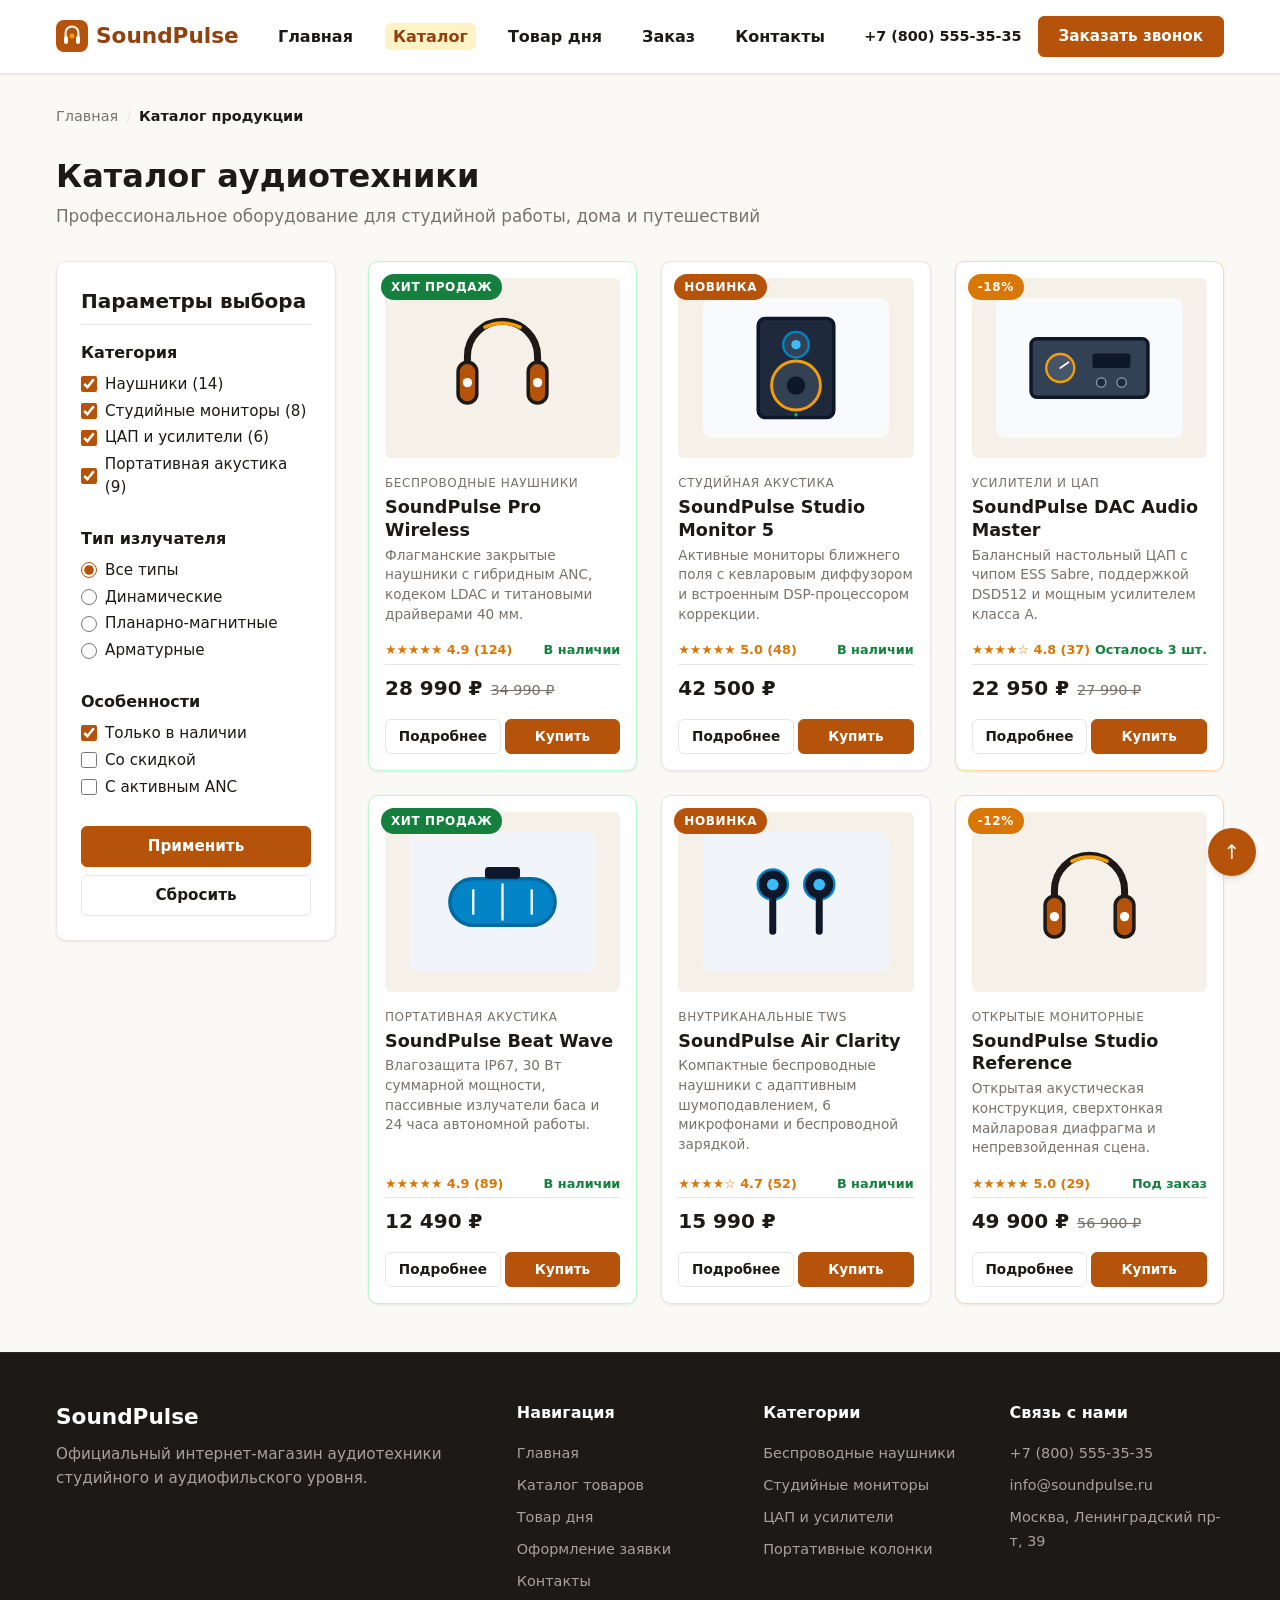
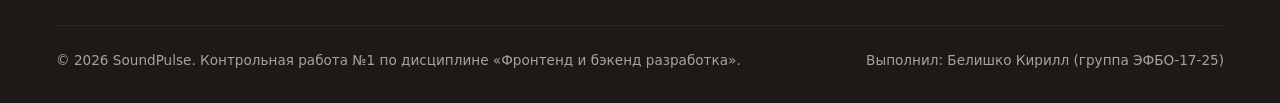
==== catalog.html @ 3b82e691 "feat: инициализировать проект kr4-js-shop на основе КР №3" ====
<!DOCTYPE html>
<html lang="ru">
<head>
  <meta charset="UTF-8">
  <meta name="viewport" content="width=device-width, initial-scale=1.0">
  <title>Каталог аудиотехники и акустики — SoundPulse</title>
  <meta name="description" content="Полный каталог аудиофильской техники SoundPulse: наушники, мониторы, ЦАП, портативная акустика. Фильтры по параметрам и официальная гарантия.">
  <link rel="stylesheet" href="css/style.css">
  <link rel="stylesheet" href="css/responsive.css">
</head>
<body>
  <!-- Ссылка быстрого перехода к содержимому для скринридеров и клавиатурной навигации -->
  <a href="#main-content" class="skip-link">Перейти к основному содержимому</a>

  <!-- Сквозная шапка сайта с навигацией -->
  <header class="site-header">
    <div class="container site-header__inner">
      <a href="index.html" class="site-header__logo" aria-label="На главную SoundPulse">
        <img src="images/logo.svg" alt="Логотип SoundPulse" width="36" height="36" class="site-header__logo-icon">
        <span>SoundPulse</span>
      </a>

      
      <!-- Кнопка мобильного гамбургер-меню -->
      <button class="nav-toggle" type="button" aria-expanded="false" aria-controls="primary-nav" aria-label="Открыть меню навигации">
        <span class="nav-toggle__bar" aria-hidden="true"></span>
        <span class="nav-toggle__bar" aria-hidden="true"></span>
        <span class="nav-toggle__bar" aria-hidden="true"></span>
      </button>

      <nav id="primary-nav" class="site-nav" aria-label="Основная навигация">
        <ul class="site-nav__list">
          <li class="site-nav__item">
            <a href="index.html" class="site-nav__link">Главная</a>
          </li>
          <li class="site-nav__item">
            <a href="catalog.html" class="site-nav__link site-nav__link--active" aria-current="page">Каталог</a>
          </li>
          <li class="site-nav__item">
            <a href="product.html" class="site-nav__link">Товар дня</a>
          </li>
          <li class="site-nav__item">
            <a href="order.html" class="site-nav__link">Заказ</a>
          </li>
          <li class="site-nav__item">
            <a href="contacts.html" class="site-nav__link">Контакты</a>
          </li>
        </ul>
      </nav>

      <div class="site-header__contacts">
        <a href="tel:+78005553535" class="site-header__phone">+7 (800) 555-35-35</a>
        <button type="button" class="button button--primary js-open-modal">Заказать звонок</button>
      </div>
    </div>
  </header>

  <!-- Единственный тег main на странице -->
  <main id="main-content" class="main-content" tabindex="-1">
    <div class="container">

      <!-- Навигационная цепочка хлебных крошек -->
      <nav class="breadcrumbs" aria-label="Хлебные крошки">
        <ol class="breadcrumbs__list">
          <li class="breadcrumbs__item">
            <a href="index.html" class="breadcrumbs__link">Главная</a>
          </li>
          <li class="breadcrumbs__item breadcrumbs__item--current" aria-current="page">
            Каталог продукции
          </li>
        </ol>
      </nav>

      <header class="content-header">
        <h1 class="section-title">Каталог аудиотехники</h1>
        <p class="section-subtitle">Профессиональное оборудование для студийной работы, дома и путешествий</p>
      </header>

      <!-- Двухколоночная сетка: фильтры и каталог -->
      <div class="catalog-layout">

        <!-- Боковая панель фильтрации со sticky-позиционированием -->
        <aside class="catalog-filter" aria-label="Фильтры каталога">
          <h2 class="catalog-filter__title">Параметры выбора</h2>

          <form action="catalog.html" method="get">
            <!-- Группа: Категория товара -->
            <fieldset class="catalog-filter__group">
              <legend class="catalog-filter__group-title">Категория</legend>
              <label class="catalog-filter__item">
                <input type="checkbox" name="category" value="headphones" checked>
                <span>Наушники (14)</span>
              </label>
              <label class="catalog-filter__item">
                <input type="checkbox" name="category" value="monitors" checked>
                <span>Студийные мониторы (8)</span>
              </label>
              <label class="catalog-filter__item">
                <input type="checkbox" name="category" value="dacs" checked>
                <span>ЦАП и усилители (6)</span>
              </label>
              <label class="catalog-filter__item">
                <input type="checkbox" name="category" value="speakers" checked>
                <span>Портативная акустика (9)</span>
              </label>
            </fieldset>

            <!-- Группа: Тип излучателя -->
            <fieldset class="catalog-filter__group">
              <legend class="catalog-filter__group-title">Тип излучателя</legend>
              <label class="catalog-filter__item">
                <input type="radio" name="driver" value="all" checked>
                <span>Все типы</span>
              </label>
              <label class="catalog-filter__item">
                <input type="radio" name="driver" value="dynamic">
                <span>Динамические</span>
              </label>
              <label class="catalog-filter__item">
                <input type="radio" name="driver" value="planar">
                <span>Планарно-магнитные</span>
              </label>
              <label class="catalog-filter__item">
                <input type="radio" name="driver" value="armature">
                <span>Арматурные</span>
              </label>
            </fieldset>

            <!-- Группа: Наличие и скидки -->
            <fieldset class="catalog-filter__group">
              <legend class="catalog-filter__group-title">Особенности</legend>
              <label class="catalog-filter__item">
                <input type="checkbox" name="in_stock" value="true" checked>
                <span>Только в наличии</span>
              </label>
              <label class="catalog-filter__item">
                <input type="checkbox" name="has_discount" value="true">
                <span>Со скидкой</span>
              </label>
              <label class="catalog-filter__item">
                <input type="checkbox" name="has_anc" value="true">
                <span>С активным ANC</span>
              </label>
            </fieldset>

            <div class="catalog-filter__actions">
              <button type="submit" class="button button--primary" style="width: 100%; margin-bottom: 8px;">Применить</button>
              <a href="catalog.html" class="button button--secondary" style="width: 100%;">Сбросить</a>
            </div>
          </form>
        </aside>

        <!-- Секция со списком карточек товаров -->
        <section class="catalog-content" aria-labelledby="catalog-items-title">
          <h2 id="catalog-items-title" class="visually-hidden">Список товаров каталога</h2>

          <div class="catalog-grid">

            <!-- Товар 1: Флагманские наушники -->
            <article class="product-card product-card--hit">
              <span class="product-card__badge product-card__badge--hit">Хит продаж</span>
              <div class="product-card__image-wrap">
                <img src="images/headphones-pro.svg" alt="Беспроводные наушники SoundPulse Pro Wireless" class="product-card__image" width="320" height="240" loading="lazy">
              </div>
              <div class="product-card__body">
                <span class="product-card__category">Беспроводные наушники</span>
                <h3 class="product-card__title">SoundPulse Pro Wireless</h3>
                <p class="product-card__description">
                  Флагманские закрытые наушники с гибридным ANC, кодеком LDAC и титановыми драйверами 40 мм.
                </p>
                <div class="product-card__meta">
                  <span class="product-card__rating">★★★★★ 4.9 (124)</span>
                  <span class="product-card__stock">В наличии</span>
                </div>
                <div class="product-card__pricing">
                  <span class="product-card__price">28 990 ₽</span>
                  <span class="product-card__price-old">34 990 ₽</span>
                </div>
                <div class="product-card__actions">
                  <a href="product.html" class="button button--secondary product-card__button">Подробнее</a>
                  <a href="order.html?product=SoundPulse-Pro-Wireless" class="button button--primary product-card__button">Купить</a>
                </div>
              </div>
            </article>

            <!-- Товар 2: Студийные мониторы -->
            <article class="product-card">
              <span class="product-card__badge product-card__badge--new">Новинка</span>
              <div class="product-card__image-wrap">
                <img src="images/studio-monitors.svg" alt="Студийные мониторы SoundPulse Studio Monitor 5" class="product-card__image" width="320" height="240" loading="lazy">
              </div>
              <div class="product-card__body">
                <span class="product-card__category">Студийная акустика</span>
                <h3 class="product-card__title">SoundPulse Studio Monitor 5</h3>
                <p class="product-card__description">
                  Активные мониторы ближнего поля с кевларовым диффузором и встроенным DSP-процессором коррекции.
                </p>
                <div class="product-card__meta">
                  <span class="product-card__rating">★★★★★ 5.0 (48)</span>
                  <span class="product-card__stock">В наличии</span>
                </div>
                <div class="product-card__pricing">
                  <span class="product-card__price">42 500 ₽</span>
                </div>
                <div class="product-card__actions">
                  <a href="product.html" class="button button--secondary product-card__button">Подробнее</a>
                  <a href="order.html?product=SoundPulse-Studio-5" class="button button--primary product-card__button">Купить</a>
                </div>
              </div>
            </article>

            <!-- Товар 3: ЦАП и усилитель -->
            <article class="product-card product-card--discount">
              <span class="product-card__badge product-card__badge--discount">-18%</span>
              <div class="product-card__image-wrap">
                <img src="images/dac-amp.svg" alt="ЦАП и усилитель SoundPulse DAC Audio Master" class="product-card__image" width="320" height="240" loading="lazy">
              </div>
              <div class="product-card__body">
                <span class="product-card__category">Усилители и ЦАП</span>
                <h3 class="product-card__title">SoundPulse DAC Audio Master</h3>
                <p class="product-card__description">
                  Балансный настольный ЦАП с чипом ESS Sabre, поддержкой DSD512 и мощным усилителем класса A.
                </p>
                <div class="product-card__meta">
                  <span class="product-card__rating">★★★★☆ 4.8 (37)</span>
                  <span class="product-card__stock">Осталось 3 шт.</span>
                </div>
                <div class="product-card__pricing">
                  <span class="product-card__price">22 950 ₽</span>
                  <span class="product-card__price-old">27 990 ₽</span>
                </div>
                <div class="product-card__actions">
                  <a href="product.html" class="button button--secondary product-card__button">Подробнее</a>
                  <a href="order.html?product=SoundPulse-DAC-Master" class="button button--primary product-card__button">Купить</a>
                </div>
              </div>
            </article>

            <!-- Товар 4: Портативная акустика -->
            <article class="product-card product-card--hit">
              <span class="product-card__badge product-card__badge--hit">Хит продаж</span>
              <div class="product-card__image-wrap">
                <img src="images/portable-speaker.svg" alt="Портативная колонка SoundPulse Beat Wave" class="product-card__image" width="320" height="240" loading="lazy">
              </div>
              <div class="product-card__body">
                <span class="product-card__category">Портативная акустика</span>
                <h3 class="product-card__title">SoundPulse Beat Wave</h3>
                <p class="product-card__description">
                  Влагозащита IP67, 30 Вт суммарной мощности, пассивные излучатели баса и 24 часа автономной работы.
                </p>
                <div class="product-card__meta">
                  <span class="product-card__rating">★★★★★ 4.9 (89)</span>
                  <span class="product-card__stock">В наличии</span>
                </div>
                <div class="product-card__pricing">
                  <span class="product-card__price">12 490 ₽</span>
                </div>
                <div class="product-card__actions">
                  <a href="product.html" class="button button--secondary product-card__button">Подробнее</a>
                  <a href="order.html?product=SoundPulse-Beat-Wave" class="button button--primary product-card__button">Купить</a>
                </div>
              </div>
            </article>

            <!-- Товар 5: Внутриканальные TWS -->
            <article class="product-card">
              <span class="product-card__badge product-card__badge--new">Новинка</span>
              <div class="product-card__image-wrap">
                <img src="images/earbuds.svg" alt="Беспроводные внутриканальные наушники SoundPulse Air Clarity" class="product-card__image" width="320" height="240" loading="lazy">
              </div>
              <div class="product-card__body">
                <span class="product-card__category">Внутриканальные TWS</span>
                <h3 class="product-card__title">SoundPulse Air Clarity</h3>
                <p class="product-card__description">
                  Компактные беспроводные наушники с адаптивным шумоподавлением, 6 микрофонами и беспроводной зарядкой.
                </p>
                <div class="product-card__meta">
                  <span class="product-card__rating">★★★★☆ 4.7 (52)</span>
                  <span class="product-card__stock">В наличии</span>
                </div>
                <div class="product-card__pricing">
                  <span class="product-card__price">15 990 ₽</span>
                </div>
                <div class="product-card__actions">
                  <a href="product.html" class="button button--secondary product-card__button">Подробнее</a>
                  <a href="order.html?product=SoundPulse-Air-Clarity" class="button button--primary product-card__button">Купить</a>
                </div>
              </div>
            </article>

            <!-- Товар 6: Профессиональные планарные наушники -->
            <article class="product-card product-card--discount">
              <span class="product-card__badge product-card__badge--discount">-12%</span>
              <div class="product-card__image-wrap">
                <img src="images/headphones-pro.svg" alt="Планарные наушники SoundPulse Studio Reference" class="product-card__image" width="320" height="240" loading="lazy">
              </div>
              <div class="product-card__body">
                <span class="product-card__category">Открытые мониторные</span>
                <h3 class="product-card__title">SoundPulse Studio Reference</h3>
                <p class="product-card__description">
                  Открытая акустическая конструкция, сверхтонкая майларовая диафрагма и непревзойденная сцена.
                </p>
                <div class="product-card__meta">
                  <span class="product-card__rating">★★★★★ 5.0 (29)</span>
                  <span class="product-card__stock">Под заказ</span>
                </div>
                <div class="product-card__pricing">
                  <span class="product-card__price">49 900 ₽</span>
                  <span class="product-card__price-old">56 900 ₽</span>
                </div>
                <div class="product-card__actions">
                  <a href="product.html" class="button button--secondary product-card__button">Подробнее</a>
                  <a href="order.html?product=SoundPulse-Studio-Reference" class="button button--primary product-card__button">Купить</a>
                </div>
              </div>
            </article>

          </div>
        </section>
      </div>

    </div>
  </main>

  <!-- Нативное модальное окно быстрого заказа -->
  <dialog id="order-modal" class="modal" aria-labelledby="modal-title">
    <div class="modal__inner">
      <div class="modal__header">
        <h2 id="modal-title" class="modal__title">Быстрый заказ</h2>
        <button type="button" class="modal__close js-close-modal" aria-label="Закрыть модальное окно">&times;</button>
      </div>
      <form class="order-form" action="order.html" method="get">
        <div class="order-form__field">
          <label for="modal-name" class="order-form__label">Ваше имя <span class="order-form__required">*</span></label>
          <input type="text" id="modal-name" name="name" class="order-form__input" placeholder="Иван Петров" required>
        </div>
        <div class="order-form__field">
          <label for="modal-phone" class="order-form__label">Телефон <span class="order-form__required">*</span></label>
          <input type="tel" id="modal-phone" name="phone" class="order-form__input" placeholder="+7 (___) ___-__-__" required>
        </div>
        <div class="order-form__field">
          <label for="modal-product" class="order-form__label">Интересующая модель</label>
          <select id="modal-product" name="product" class="order-form__select">
            <option value="SoundPulse Pro Wireless">SoundPulse Pro Wireless</option>
            <option value="SoundPulse Studio 5">SoundPulse Studio Monitor 5</option>
            <option value="SoundPulse DAC Audio Master">SoundPulse DAC Audio Master</option>
            <option value="SoundPulse Beat Wave">SoundPulse Beat Wave</option>
            <option value="SoundPulse Air Clarity">SoundPulse Air Clarity</option>
            <option value="SoundPulse Studio Reference">SoundPulse Studio Reference</option>
          </select>
        </div>
        <div class="order-form__checkbox-field">
          <input type="checkbox" id="modal-consent" name="consent" required>
          <label for="modal-consent" class="order-form__label">Согласен на обработку персональных данных</label>
        </div>
        <div class="order-form__actions">
          <button type="button" class="button button--secondary js-close-modal">Отмена</button>
          <button type="submit" class="button button--primary">Заказать звонок</button>
        </div>
      </form>
    </div>
  </dialog>

  <!-- Фиксированная кнопка возврата к началу страницы -->
  <a href="#top" class="scroll-top-btn" aria-label="Вернуться к началу страницы">↑</a>

  <!-- Подвал сайта -->
  <footer class="site-footer">
    <div class="container">
      <div class="site-footer__inner">
        <div class="site-footer__brand">
          <h3 class="site-footer__brand-title">SoundPulse</h3>
          <p class="site-footer__description">
            Официальный интернет-магазин аудиотехники студийного и аудиофильского уровня.
          </p>
        </div>

        <div class="site-footer__col">
          <h4 class="site-footer__col-title">Навигация</h4>
          <ul class="site-footer__nav-list">
            <li><a href="index.html" class="site-footer__nav-link">Главная</a></li>
            <li><a href="catalog.html" class="site-footer__nav-link">Каталог товаров</a></li>
            <li><a href="product.html" class="site-footer__nav-link">Товар дня</a></li>
            <li><a href="order.html" class="site-footer__nav-link">Оформление заявки</a></li>
            <li><a href="contacts.html" class="site-footer__nav-link">Контакты</a></li>
          </ul>
        </div>

        <div class="site-footer__col">
          <h4 class="site-footer__col-title">Категории</h4>
          <ul class="site-footer__nav-list">
            <li><a href="catalog.html" class="site-footer__nav-link">Беспроводные наушники</a></li>
            <li><a href="catalog.html" class="site-footer__nav-link">Студийные мониторы</a></li>
            <li><a href="catalog.html" class="site-footer__nav-link">ЦАП и усилители</a></li>
            <li><a href="catalog.html" class="site-footer__nav-link">Портативные колонки</a></li>
          </ul>
        </div>

        <div class="site-footer__col">
          <h4 class="site-footer__col-title">Связь с нами</h4>
          <ul class="site-footer__nav-list">
            <li><a href="tel:+78005553535" class="site-footer__nav-link">+7 (800) 555-35-35</a></li>
            <li><a href="mailto:info@soundpulse.ru" class="site-footer__nav-link">info@soundpulse.ru</a></li>
            <li><span class="site-footer__nav-link">Москва, Ленинградский пр-т, 39</span></li>
          </ul>
        </div>
      </div>

      <div class="site-footer__bottom">
        <p>© 2026 SoundPulse. Контрольная работа №1 по дисциплине «Фронтенд и бэкенд разработка».</p>
        <p>Выполнил: Белишко Кирилл (группа ЭФБО-17-25)</p>
      </div>
    </div>
  </footer>

  <script src="js/main.js"></script>
</body>
</html>
---- css/style.css ----
/* Переменные дизайн-системы магазина */
:root {
  --color-bg: #faf9f6;
  --color-surface: #ffffff;
  --color-text: #1c1917;
  --color-text-muted: #78716c;
  --color-primary: #b45309;
  --color-primary-dark: #92400e;
  --color-primary-light: #fef3c7;
  --color-accent: #d97706;
  --color-accent-dark: #b45309;
  --color-border: #e7e5e4;
  --color-danger: #dc2626;
  --color-success: #15803d;

  --font-base: system-ui, -apple-system, BlinkMacSystemFont, "Segoe UI", Roboto, "Helvetica Neue", Arial, sans-serif;
  --font-line-height: 1.5;

  --space-xs: 4px;
  --space-sm: 8px;
  --space-md: 16px;
  --space-lg: 24px;
  --space-xl: 32px;
  --space-xxl: 48px;

  --radius-sm: 6px;
  --radius-md: 10px;
  --radius-lg: 16px;
  --radius-full: 9999px;

  --shadow-sm: 0 1px 3px rgba(0, 0, 0, 0.08);
  --shadow-md: 0 4px 6px -1px rgba(0, 0, 0, 0.1), 0 2px 4px -2px rgba(0, 0, 0, 0.08);
  --shadow-lg: 0 10px 15px -3px rgba(0, 0, 0, 0.1), 0 4px 6px -4px rgba(0, 0, 0, 0.08);

  --transition-fast: 0.15s ease;
  --transition-base: 0.25s ease;
}

*,
*::before,
*::after {
  box-sizing: border-box;
  margin: 0;
  padding: 0;
}

html {
  font-size: 16px;
  scroll-behavior: smooth;
}

body {
  font-family: var(--font-base);
  line-height: var(--font-line-height);
  color: var(--color-text);
  background-color: var(--color-bg);
  min-height: 100vh;
  display: flex;
  flex-direction: column;
}

img {
  max-width: 100%;
  height: auto;
  display: block;
}

a {
  color: var(--color-primary);
  text-decoration: none;
  transition: color var(--transition-fast);
}

a:hover {
  color: var(--color-primary-dark);
}

ul, ol {
  list-style: none;
}

.container {
  width: 100%;
  max-width: 1200px;
  margin-left: auto;
  margin-right: auto;
  padding-left: var(--space-md);
  padding-right: var(--space-md);
}

.main-content {
  flex: 1 0 auto;
  padding-top: var(--space-xl);
  padding-bottom: var(--space-xxl);
}

/* Кнопки и состояния интерактивных элементов */
.button {
  display: inline-flex;
  align-items: center;
  justify-content: center;
  gap: var(--space-sm);
  padding: 10px 20px;
  font-family: inherit;
  font-size: 0.95rem;
  font-weight: 600;
  line-height: 1.25;
  text-align: center;
  white-space: nowrap;
  vertical-align: middle;
  cursor: pointer;
  user-select: none;
  border: 1px solid transparent;
  border-radius: var(--radius-sm);
  transition: background-color var(--transition-fast), border-color var(--transition-fast), color var(--transition-fast), box-shadow var(--transition-fast);
}

.button--primary {
  color: #ffffff;
  background-color: var(--color-primary);
  border-color: var(--color-primary);
}

.button--primary:hover {
  background-color: var(--color-primary-dark);
  border-color: var(--color-primary-dark);
  color: #ffffff;
}

.button--secondary {
  color: var(--color-text);
  background-color: #ffffff;
  border-color: var(--color-border);
}

.button--secondary:hover {
  background-color: var(--color-bg);
  border-color: var(--color-text-muted);
}

.button--accent {
  color: #ffffff;
  background-color: var(--color-accent);
  border-color: var(--color-accent);
}

.button--accent:hover {
  background-color: var(--color-accent-dark);
  border-color: var(--color-accent-dark);
}

.button--outline {
  color: var(--color-primary);
  background-color: transparent;
  border-color: var(--color-primary);
}

.button--outline:hover {
  background-color: var(--color-primary);
  color: #ffffff;
}

.button:focus-visible,
a:focus-visible,
input:focus-visible,
select:focus-visible,
textarea:focus-visible,
summary:focus-visible {
  outline: 2px solid var(--color-primary);
  outline-offset: 3px;
}

button:disabled,
.button--disabled,
.button:disabled:hover {
  opacity: 0.6;
  cursor: not-allowed;
  box-shadow: none;
  pointer-events: none;
}

/* Шапка сайта и сквозная навигация */
.site-header {
  position: sticky;
  top: 0;
  z-index: 100;
  background-color: var(--color-surface);
  border-bottom: 1px solid var(--color-border);
  box-shadow: var(--shadow-sm);
}

.site-header__inner {
  display: flex;
  align-items: center;
  justify-content: space-between;
  padding-top: var(--space-md);
  padding-bottom: var(--space-md);
  gap: var(--space-md);
}

.site-header__logo {
  display: flex;
  align-items: center;
  gap: var(--space-sm);
  font-size: 1.35rem;
  font-weight: 800;
  color: var(--color-primary-dark);
  text-decoration: none;
}

.site-header__logo-icon {
  width: 32px;
  height: 32px;
  fill: var(--color-primary);
}

.site-header__contacts {
  display: flex;
  align-items: center;
  gap: var(--space-md);
  font-size: 0.9rem;
}

.site-header__phone {
  font-weight: 600;
  color: var(--color-text);
}

.site-nav__list {
  display: flex;
  align-items: center;
  gap: var(--space-md);
}

.site-nav__link {
  font-weight: 600;
  color: var(--color-text);
  padding: var(--space-xs) var(--space-sm);
  border-radius: var(--radius-sm);
  transition: color var(--transition-fast), background-color var(--transition-fast);
}

.site-nav__link:hover {
  color: var(--color-primary);
  background-color: var(--color-primary-light);
}

.site-nav__link--active {
  color: var(--color-primary-dark);
  background-color: var(--color-primary-light);
  pointer-events: default;
}

/* Навигационная цепочка хлебных крошек */
.breadcrumbs {
  margin-bottom: var(--space-lg);
  font-size: 0.9rem;
}

.breadcrumbs__list {
  display: flex;
  align-items: center;
  flex-wrap: wrap;
  gap: var(--space-sm);
}

.breadcrumbs__item {
  display: flex;
  align-items: center;
  gap: var(--space-sm);
  color: var(--color-text-muted);
}

.breadcrumbs__item:not(:last-child)::after {
  content: "/";
  color: var(--color-border);
}

.breadcrumbs__link {
  color: var(--color-text-muted);
}

.breadcrumbs__link:hover {
  color: var(--color-primary);
  text-decoration: underline;
}

.breadcrumbs__item--current {
  color: var(--color-text);
  font-weight: 600;
}

/* Главный промо-баннер */
.hero {
  display: flex;
  align-items: center;
  justify-content: space-between;
  gap: var(--space-xxl);
  background: linear-gradient(135deg, #fef7ee 0%, #f4eee5 100%);
  border-radius: var(--radius-lg);
  padding: var(--space-xxl) var(--space-xl);
  margin-bottom: var(--space-xxl);
  box-shadow: var(--shadow-sm);
  border: 1px solid var(--color-border);
}

.hero__content {
  flex: 1 1 55%;
  display: flex;
  flex-direction: column;
  align-items: flex-start;
  gap: var(--space-md);
}

.hero__badge {
  display: inline-block;
  padding: 4px 12px;
  font-size: 0.85rem;
  font-weight: 700;
  text-transform: uppercase;
  letter-spacing: 0.05em;
  color: var(--color-primary-dark);
  background-color: #ffffff;
  border-radius: var(--radius-full);
  box-shadow: var(--shadow-sm);
}

.hero__title {
  font-size: 2.5rem;
  font-weight: 800;
  line-height: 1.2;
  color: var(--color-text);
}

.hero__description {
  font-size: 1.15rem;
  color: var(--color-text-muted);
}

.hero__actions {
  display: flex;
  gap: var(--space-md);
  margin-top: var(--space-md);
  flex-wrap: wrap;
}

.hero__media {
  flex: 1 1 45%;
  display: flex;
  justify-content: center;
  align-items: center;
}

.hero__image {
  width: 100%;
  max-width: 440px;
  height: auto;
  border-radius: var(--radius-lg);
  box-shadow: var(--shadow-md);
}

@media (max-width: 860px) {
  .hero {
    flex-direction: column;
    text-align: center;
    gap: var(--space-xl);
  }

  .hero__content {
    align-items: center;
  }

  .hero__actions {
    justify-content: center;
  }

  .hero__media {
    margin-top: var(--space-lg);
  }
}

/* Секции и сетки контента */
.content-section {
  scroll-margin-top: 90px;
  margin-bottom: var(--space-xxl);
}

.section-title {
  font-size: 2rem;
  font-weight: 800;
  margin-bottom: var(--space-xs);
  color: var(--color-text);
}

.section-subtitle {
  color: var(--color-text-muted);
  margin-bottom: var(--space-xl);
  font-size: 1.05rem;
}

.advantages-grid {
  display: grid;
  grid-template-columns: repeat(auto-fit, minmax(260px, 1fr));
  gap: var(--space-lg);
  margin-bottom: var(--space-xxl);
}

.advantage-card {
  background-color: var(--color-surface);
  padding: var(--space-lg);
  border-radius: var(--radius-md);
  border: 1px solid var(--color-border);
  box-shadow: var(--shadow-sm);
  transition: transform var(--transition-fast), box-shadow var(--transition-fast);
}

.advantage-card:hover {
  transform: translateY(-4px);
  box-shadow: var(--shadow-md);
}

.advantage-card__icon {
  width: 48px;
  height: 48px;
  margin-bottom: var(--space-md);
  padding: 10px;
  background-color: var(--color-primary-light);
  color: var(--color-primary-dark);
  border-radius: var(--radius-sm);
}

.advantage-card__title {
  font-size: 1.2rem;
  font-weight: 700;
  margin-bottom: var(--space-xs);
}

.advantage-card__text {
  color: var(--color-text-muted);
  font-size: 0.95rem;
}

/* Сетка карточек для витрины популярных товаров */
.cards-grid {
  display: grid;
  grid-template-columns: repeat(3, 1fr);
  gap: var(--space-lg);
  margin-bottom: var(--space-xl);
}

@media (max-width: 960px) {
  .cards-grid {
    grid-template-columns: repeat(auto-fit, minmax(260px, 1fr));
  }
}

.catalog-more {
  display: flex;
  justify-content: center;
  margin-top: var(--space-xl);
}

/* Карточка товара в каталоге */
.product-card {
  position: relative; /* Контекст для абсолютного бейджа */
  background-color: var(--color-surface);
  border: 1px solid var(--color-border);
  border-radius: var(--radius-md);
  padding: var(--space-md);
  display: flex;
  flex-direction: column;
  justify-content: space-between;
  box-shadow: var(--shadow-sm);
  transition: transform var(--transition-fast), box-shadow var(--transition-fast), border-color var(--transition-fast);
}

.product-card:hover {
  transform: translateY(-4px);
  box-shadow: var(--shadow-md);
  border-color: var(--color-primary);
}

.product-card--discount {
  border-color: #fed7aa;
}

.product-card--hit {
  border-color: #bbf7d0;
}

.product-card__badge {
  position: absolute; /* Бейдж поверх изображения товара */
  top: 12px;
  left: 12px;
  z-index: 5;
  padding: 4px 10px;
  border-radius: var(--radius-full);
  font-size: 0.75rem;
  font-weight: 700;
  text-transform: uppercase;
  letter-spacing: 0.05em;
  color: #ffffff;
}

.product-card__badge--hit {
  background-color: var(--color-success);
}

.product-card__badge--new {
  background-color: var(--color-primary);
}

.product-card__badge--discount {
  background-color: var(--color-accent);
}

.product-card__image-wrap {
  width: 100%;
  height: 180px;
  background-color: #f5f0e8;
  border-radius: var(--radius-sm);
  margin-bottom: var(--space-md);
  overflow: hidden;
  display: flex;
  align-items: center;
  justify-content: center;
}

.product-card__image {
  max-height: 140px;
  max-width: 85%;
  object-fit: contain;
  transition: transform var(--transition-base);
}

.product-card:hover .product-card__image {
  transform: scale(1.05);
}

.product-card__body {
  display: flex;
  flex-direction: column;
  flex-grow: 1;
}

.product-card__category {
  font-size: 0.75rem;
  text-transform: uppercase;
  letter-spacing: 0.05em;
  color: var(--color-text-muted);
  margin-bottom: var(--space-xs);
}

.product-card__title {
  font-size: 1.1rem;
  font-weight: 700;
  margin-bottom: var(--space-xs);
  line-height: 1.3;
}

.product-card__title-link {
  color: var(--color-text);
}

.product-card__title-link:hover {
  color: var(--color-primary);
}

.product-card__description {
  font-size: 0.85rem;
  color: var(--color-text-muted);
  line-height: 1.45;
  margin-bottom: var(--space-md);
  flex-grow: 1;
}

.product-card__meta {
  display: flex;
  align-items: center;
  justify-content: space-between;
  font-size: 0.8rem;
  margin-bottom: var(--space-sm);
  padding-bottom: var(--space-xs);
  border-bottom: 1px solid var(--color-border);
}

.product-card__rating {
  color: var(--color-accent);
  font-weight: 600;
}

.product-card__stock {
  color: var(--color-success);
  font-weight: 600;
}

.product-card__pricing {
  display: flex;
  align-items: baseline;
  gap: var(--space-sm);
  margin-bottom: var(--space-md);
}

.product-card__price {
  font-size: 1.25rem;
  font-weight: 800;
  color: var(--color-text);
}

.product-card__price-old {
  font-size: 0.9rem;
  color: var(--color-text-muted);
  text-decoration: line-through;
}

.product-card__actions {
  display: flex;
  gap: var(--space-xs);
  margin-top: auto;
}

.product-card__actions .button {
  flex: 1;
  padding: 8px 12px;
  font-size: 0.85rem;
}

/* Каталог товаров и фильтрация */
.catalog-layout {
  display: grid;
  grid-template-columns: 280px 1fr;
  gap: var(--space-xl);
  align-items: start;
}

.catalog-filter {
  position: sticky; /* Фиксация фильтра при скролле */
  top: 90px;
  background-color: var(--color-surface);
  border: 1px solid var(--color-border);
  border-radius: var(--radius-md);
  padding: var(--space-lg);
  box-shadow: var(--shadow-sm);
}

.catalog-filter__title {
  font-size: 1.25rem;
  font-weight: 700;
  margin-bottom: var(--space-md);
  padding-bottom: var(--space-sm);
  border-bottom: 1px solid var(--color-border);
}

.catalog-filter__group {
  margin-bottom: var(--space-lg);
  border: none;
}

.catalog-filter__group-title {
  font-size: 1rem;
  font-weight: 600;
  margin-bottom: var(--space-sm);
  color: var(--color-text);
}

.catalog-filter__item {
  display: flex;
  align-items: center;
  gap: var(--space-sm);
  margin-bottom: var(--space-xs);
  font-size: 0.95rem;
  cursor: pointer;
}

.catalog-filter__item input[type="checkbox"],
.catalog-filter__item input[type="radio"] {
  width: 16px;
  height: 16px;
  accent-color: var(--color-primary);
  cursor: pointer;
}

.catalog-grid {
  display: grid;
  grid-template-columns: repeat(auto-fill, minmax(280px, 1fr));
  gap: var(--space-lg);
}

/* Детальная страница товара и таблица параметров */
.product-details {
  display: grid;
  grid-template-columns: 1fr 1fr;
  gap: var(--space-xxl);
  background-color: var(--color-surface);
  padding: var(--space-xl);
  border-radius: var(--radius-lg);
  border: 1px solid var(--color-border);
  box-shadow: var(--shadow-sm);
  margin-bottom: var(--space-xxl);
}

.product-details__gallery {
  background-color: #f5f0e8;
  border-radius: var(--radius-md);
  padding: var(--space-lg);
  display: flex;
  align-items: center;
  justify-content: center;
}

.product-details__image {
  max-height: 380px;
  object-fit: contain;
}

.product-details__info {
  display: flex;
  flex-direction: column;
  gap: var(--space-md);
}

.product-details__title {
  font-size: 2.2rem;
  font-weight: 800;
  line-height: 1.2;
}

.product-details__status {
  display: inline-flex;
  align-items: center;
  gap: var(--space-xs);
  font-size: 0.9rem;
  font-weight: 600;
  color: var(--color-success);
}

.product-details__status::before {
  content: "";
  display: inline-block;
  width: 8px;
  height: 8px;
  border-radius: 50%;
  background-color: var(--color-success);
}

.product-details__price-box {
  display: flex;
  align-items: baseline;
  gap: var(--space-md);
  padding: var(--space-md) 0;
  border-top: 1px solid var(--color-border);
  border-bottom: 1px solid var(--color-border);
}

.product-details__price {
  font-size: 2rem;
  font-weight: 800;
  color: var(--color-text);
}

.product-details__price-old {
  font-size: 1.2rem;
  color: var(--color-text-muted);
  text-decoration: line-through;
}

.specs-table {
  width: 100%;
  border-collapse: collapse;
  background-color: var(--color-surface);
  border-radius: var(--radius-md);
  overflow: hidden;
  border: 1px solid var(--color-border);
  box-shadow: var(--shadow-sm);
  margin-top: var(--space-lg);
  margin-bottom: var(--space-xxl);
}

.specs-table__caption {
  caption-side: top;
  text-align: left;
  font-size: 1.4rem;
  font-weight: 700;
  margin-bottom: var(--space-md);
  color: var(--color-text);
}

.specs-table__head {
  background-color: #f5f0e8;
}

.specs-table__cell {
  padding: var(--space-md);
  text-align: left;
  border-bottom: 1px solid var(--color-border);
  font-size: 0.95rem;
}

.specs-table__cell--header {
  font-weight: 700;
  color: var(--color-text);
  border-bottom: 2px solid var(--color-border);
}

.specs-table__cell--row-head {
  font-weight: 600;
  color: var(--color-text);
  width: 30%;
  background-color: #faf7f2;
}

.specs-table__row:nth-child(even) {
  background-color: #fdfbf7;
}

.specs-table__row:hover {
  background-color: var(--color-primary-light);
}

/* Поля форм и доступные элементы ввода */
.form-container {
  max-width: 720px;
  margin-left: auto;
  margin-right: auto;
  background-color: var(--color-surface);
  padding: var(--space-xl);
  border-radius: var(--radius-lg);
  border: 1px solid var(--color-border);
  box-shadow: var(--shadow-md);
}

.order-form {
  display: flex;
  flex-direction: column;
  gap: var(--space-xl);
}

.order-form__fieldset {
  border: 1px solid var(--color-border);
  border-radius: var(--radius-md);
  padding: var(--space-lg);
  display: flex;
  flex-direction: column;
  gap: var(--space-md);
}

.order-form__legend {
  font-size: 1.15rem;
  font-weight: 700;
  padding-left: var(--space-sm);
  padding-right: var(--space-sm);
  color: var(--color-primary-dark);
}

.order-form__field {
  display: flex;
  flex-direction: column;
  gap: var(--space-xs);
}

.order-form__label {
  font-size: 0.95rem;
  font-weight: 600;
  color: var(--color-text);
}

.order-form__required {
  color: var(--color-danger);
}

.order-form__input,
.order-form__select,
.order-form__textarea {
  width: 100%;
  padding: 10px 14px;
  font-family: inherit;
  font-size: 1rem;
  border: 1px solid var(--color-border);
  border-radius: var(--radius-sm);
  background-color: #ffffff;
  color: var(--color-text);
  transition: border-color var(--transition-fast), box-shadow var(--transition-fast);
}

.order-form__input:hover,
.order-form__select:hover,
.order-form__textarea:hover {
  border-color: var(--color-text-muted);
}

.order-form__textarea {
  resize: vertical;
  min-height: 110px;
}

.order-form__checkbox-field {
  display: flex;
  align-items: flex-start;
  gap: var(--space-sm);
  cursor: pointer;
}

.order-form__checkbox-field input[type="checkbox"] {
  margin-top: 3px;
  width: 18px;
  height: 18px;
  accent-color: var(--color-primary);
  cursor: pointer;
}

.order-form__actions {
  display: flex;
  justify-content: flex-end;
  gap: var(--space-md);
}

/* Аккордеон часто задаваемых вопросов */
.faq-list {
  display: flex;
  flex-direction: column;
  gap: var(--space-md);
  margin-bottom: var(--space-xxl);
}

.faq-item {
  background-color: var(--color-surface);
  border: 1px solid var(--color-border);
  border-radius: var(--radius-md);
  padding: var(--space-md) var(--space-lg);
  box-shadow: var(--shadow-sm);
  transition: border-color var(--transition-fast);
}

.faq-item[open] {
  border-color: var(--color-primary);
}

.faq-item__question {
  font-size: 1.1rem;
  font-weight: 700;
  cursor: pointer;
  list-style: none;
  display: flex;
  justify-content: space-between;
  align-items: center;
  color: var(--color-text);
}

.faq-item__question::-webkit-details-marker {
  display: none;
}

.faq-item__question::after {
  content: "+";
  font-size: 1.5rem;
  color: var(--color-primary);
  transition: transform var(--transition-fast);
}

.faq-item[open] .faq-item__question::after {
  content: "−";
  color: var(--color-danger);
}

.faq-item__answer {
  margin-top: var(--space-md);
  color: var(--color-text-muted);
  font-size: 0.95rem;
  line-height: 1.6;
  border-top: 1px solid var(--color-border);
  padding-top: var(--space-sm);
}

/* Отзывы покупателей */
.reviews-grid {
  display: grid;
  grid-template-columns: repeat(auto-fit, minmax(300px, 1fr));
  gap: var(--space-lg);
  margin-bottom: var(--space-xxl);
}

.review-card {
  background-color: var(--color-surface);
  border: 1px solid var(--color-border);
  border-radius: var(--radius-md);
  padding: var(--space-lg);
  box-shadow: var(--shadow-sm);
  display: flex;
  flex-direction: column;
  justify-content: space-between;
}

.review-card__stars {
  color: var(--color-accent);
  font-size: 1.1rem;
  margin-bottom: var(--space-sm);
}

.review-card__text {
  font-style: italic;
  color: var(--color-text);
  margin-bottom: var(--space-md);
}

.review-card__author {
  font-weight: 700;
  font-size: 0.95rem;
  color: var(--color-primary-dark);
}

.review-card__verified {
  font-size: 0.8rem;
  color: var(--color-success);
}

/* Контактная информация */
.contacts-layout {
  display: grid;
  grid-template-columns: 1fr 1fr;
  gap: var(--space-xl);
}

.contacts-info {
  background-color: var(--color-surface);
  padding: var(--space-xl);
  border-radius: var(--radius-lg);
  border: 1px solid var(--color-border);
  box-shadow: var(--shadow-sm);
  display: flex;
  flex-direction: column;
  gap: var(--space-lg);
}

.contacts-card {
  padding-bottom: var(--space-md);
  border-bottom: 1px solid var(--color-border);
}

.contacts-card:last-child {
  border-bottom: none;
}

.contacts-card__title {
  font-size: 1.1rem;
  font-weight: 700;
  margin-bottom: var(--space-xs);
  color: var(--color-text);
}

.contacts-card__content {
  color: var(--color-text-muted);
  font-style: normal;
  line-height: 1.6;
}

/* Модальное окно быстрого заказа */
.modal {
  border: none;
  border-radius: var(--radius-lg);
  padding: 0;
  max-width: 520px;
  width: 90%;
  margin: auto;
  box-shadow: var(--shadow-lg);
  background-color: var(--color-surface);
  z-index: 1000;
}

.modal::backdrop {
  background-color: rgba(15, 23, 42, 0.65);
  backdrop-filter: blur(4px);
}

.modal__inner {
  padding: var(--space-xl);
}

.modal__header {
  display: flex;
  align-items: center;
  justify-content: space-between;
  margin-bottom: var(--space-md);
  border-bottom: 1px solid var(--color-border);
  padding-bottom: var(--space-sm);
}

.modal__title {
  font-size: 1.35rem;
  font-weight: 800;
  color: var(--color-text);
}

.modal__close {
  background: none;
  border: none;
  font-size: 1.8rem;
  line-height: 1;
  color: var(--color-text-muted);
  cursor: pointer;
  padding: var(--space-xs);
  border-radius: var(--radius-sm);
  transition: color var(--transition-fast);
}

.modal__close:hover {
  color: var(--color-danger);
}

/* Кнопка быстрого возврата наверх */
.scroll-top-btn {
  position: fixed;
  bottom: 24px;
  right: 24px;
  z-index: 90;
  width: 48px;
  height: 48px;
  border-radius: var(--radius-full);
  background-color: var(--color-primary);
  color: #ffffff;
  border: none;
  box-shadow: var(--shadow-md);
  display: flex;
  align-items: center;
  justify-content: center;
  font-size: 1.25rem;
  cursor: pointer;
  text-decoration: none;
  transition: background-color var(--transition-fast), transform var(--transition-fast);
}

.scroll-top-btn:hover {
  background-color: var(--color-primary-dark);
  transform: translateY(-3px);
  color: #ffffff;
}

/* Подвал сайта */
.site-footer {
  background-color: #1c1917;
  color: #a8a29e;
  padding-top: var(--space-xxl);
  padding-bottom: var(--space-xl);
  border-top: 1px solid #292524;
}

.site-footer__inner {
  display: grid;
  grid-template-columns: 2fr repeat(3, 1fr);
  gap: var(--space-xl);
  margin-bottom: var(--space-xl);
}

.site-footer__brand-title {
  color: #ffffff;
  font-size: 1.35rem;
  font-weight: 800;
  margin-bottom: var(--space-sm);
}

.site-footer__description {
  font-size: 0.95rem;
  line-height: 1.6;
}

.site-footer__col-title {
  color: #ffffff;
  font-size: 1rem;
  font-weight: 700;
  margin-bottom: var(--space-md);
}

.site-footer__nav-list {
  display: flex;
  flex-direction: column;
  gap: var(--space-sm);
}

.site-footer__nav-link {
  color: #a8a29e;
  font-size: 0.9rem;
}

.site-footer__nav-link:hover {
  color: #ffffff;
}

.site-footer__bottom {
  border-top: 1px solid #292524;
  padding-top: var(--space-lg);
  display: flex;
  justify-content: space-between;
  align-items: center;
  font-size: 0.85rem;
}

/* Доступность: скрытый текст для скринридеров */
.visually-hidden {
  position: absolute;
  width: 1px;
  height: 1px;
  margin: -1px;
  padding: 0;
  overflow: hidden;
  clip: rect(0, 0, 0, 0);
  border: 0;
  white-space: nowrap;
}
---- css/responsive.css ----
/* Адаптивные стили и доступность магазина SoundPulse (КР №3) */

/* 1. БАЗОВЫЕ НАСТРОЙКИ ДОСТУПНОСТИ И СБРОС СЕТКИ */

/* Ссылка быстрого перехода к содержимому (Skip Link) */
.skip-link {
  position: absolute;
  top: -100px;
  left: var(--space-md);
  background-color: var(--color-primary);
  color: #ffffff;
  padding: var(--space-sm) var(--space-md);
  border-radius: var(--radius-sm);
  font-weight: 700;
  text-decoration: none;
  z-index: 9999;
  box-shadow: var(--shadow-md);
  transition: top 0.2s ease;
}

.skip-link:focus-visible {
  top: var(--space-md);
  outline: 3px solid var(--color-primary-dark);
  outline-offset: 2px;
}

/* Контрастный клавиатурный фокус по WCAG AA */
:focus-visible {
  outline: 3px solid var(--color-primary);
  outline-offset: 3px;
}

/* Резиновые изображения и медиа */
img,
picture,
video {
  max-width: 100%;
  height: auto;
  display: block;
}

/* Защита от горизонтального скролла всей страницы */
html,
body {
  overflow-x: hidden;
  width: 100%;
}

.container {
  width: 100%;
  max-width: 1200px;
  margin: 0 auto;
  padding-left: var(--space-md);
  padding-right: var(--space-md);
}

/* 2. АДАПТИВНАЯ НАВИГАЦИЯ И ШАПКА */

.nav-toggle {
  display: flex;
  flex-direction: column;
  justify-content: center;
  align-items: center;
  gap: 5px;
  width: 44px;
  height: 44px;
  padding: 8px;
  background: transparent;
  border: 1px solid var(--color-border);
  border-radius: var(--radius-sm);
  cursor: pointer;
  transition: background-color var(--transition-fast), border-color var(--transition-fast);
}

.nav-toggle:hover {
  background-color: var(--color-primary-light);
  border-color: var(--color-primary);
}

.nav-toggle__bar {
  display: block;
  width: 22px;
  height: 2px;
  background-color: var(--color-text);
  border-radius: 2px;
  transition: transform var(--transition-base), opacity var(--transition-base);
}

.nav-toggle[aria-expanded="true"] .nav-toggle__bar:nth-child(1) {
  transform: translateY(7px) rotate(45deg);
}

.nav-toggle[aria-expanded="true"] .nav-toggle__bar:nth-child(2) {
  opacity: 0;
}

.nav-toggle[aria-expanded="true"] .nav-toggle__bar:nth-child(3) {
  transform: translateY(-7px) rotate(-45deg);
}

@media (max-width: 859px) {
  .site-header__inner {
    display: flex;
    justify-content: space-between;
    align-items: center;
    padding: var(--space-sm) 0;
  }

  .site-header__contacts {
    display: none;
  }

  .site-nav {
    display: none;
    position: absolute;
    top: 100%;
    left: 0;
    right: 0;
    background-color: var(--color-surface);
    border-bottom: 2px solid var(--color-primary);
    box-shadow: 0 10px 20px rgba(0, 0, 0, 0.1);
    padding: var(--space-md);
    z-index: 100;
  }

  .site-nav--open {
    display: block;
    animation: fadeInMenu 0.2s ease-out;
  }

  .site-nav__list {
    display: flex;
    flex-direction: column;
    gap: var(--space-xs);
  }

  .site-nav__link {
    display: block;
    padding: var(--space-sm) var(--space-md);
    font-size: 1.05rem;
    border-radius: var(--radius-sm);
    min-height: 44px;
    line-height: 28px;
  }

  .site-nav__link:hover {
    background-color: var(--color-primary-light);
  }
}

@keyframes fadeInMenu {
  from {
    opacity: 0;
    transform: translateY(-8px);
  }
  to {
    opacity: 1;
    transform: translateY(0);
  }
}

@media (min-width: 860px) {
  .nav-toggle {
    display: none;
  }

  .site-nav {
    display: block !important;
  }

  .site-nav__list {
    display: flex;
    flex-direction: row;
    gap: var(--space-lg);
  }
}

/* 3. АДАПТИВНЫЙ HERO-БЛОК */

@media (max-width: 767px) {
  .hero {
    display: flex;
    flex-direction: column;
    text-align: center;
    gap: var(--space-lg);
    padding: var(--space-lg) var(--space-md);
  }

  .hero__title {
    font-size: 1.75rem;
    line-height: 1.25;
  }

  .hero__description {
    font-size: 1rem;
    margin-bottom: var(--space-md);
  }

  .hero__actions {
    display: flex;
    flex-direction: column;
    width: 100%;
    gap: var(--space-sm);
  }

  .hero__actions .button {
    width: 100%;
    min-height: 48px;
    display: flex;
    align-items: center;
    justify-content: center;
  }

  .hero__image {
    max-width: 240px;
    margin: 0 auto;
  }
}

@media (min-width: 768px) and (max-width: 1023px) {
  .hero {
    display: flex;
    flex-direction: row;
    align-items: center;
    padding: var(--space-xl);
    gap: var(--space-xl);
  }

  .hero__title {
    font-size: 2.25rem;
  }

  .hero__image {
    max-width: 320px;
  }
}

/* 4. АДАПТИВНЫЕ СЕТКИ КАРТОЧЕК И ПРЕИМУЩЕСТВ */

@media (max-width: 639px) {
  .cards-grid,
  .advantages-grid,
  .catalog-grid,
  .reviews-grid {
    display: grid !important;
    grid-template-columns: 1fr !important;
    gap: var(--space-md) !important;
  }

  .product-card {
    max-width: 100%;
  }

  .product-card__image-wrapper {
    height: 180px;
  }

  .button {
    min-height: 44px;
  }
}

@media (min-width: 640px) and (max-width: 1023px) {
  .cards-grid,
  .advantages-grid,
  .catalog-grid,
  .reviews-grid {
    display: grid !important;
    grid-template-columns: repeat(2, 1fr) !important;
    gap: var(--space-md) !important;
  }
}

@media (min-width: 1024px) {
  .cards-grid,
  .catalog-grid {
    display: grid !important;
    grid-template-columns: repeat(3, 1fr) !important;
    gap: var(--space-lg) !important;
  }

  .advantages-grid {
    display: grid !important;
    grid-template-columns: repeat(3, 1fr) !important;
    gap: var(--space-lg) !important;
  }
}

/* 5. АДАПТИВНЫЙ КАТАЛОГ И ФИЛЬТРЫ */

@media (max-width: 899px) {
  .catalog-layout {
    display: flex !important;
    flex-direction: column !important;
    gap: var(--space-lg) !important;
  }

  .catalog-filter {
    position: static !important;
    width: 100% !important;
    margin-bottom: var(--space-md);
  }

  .catalog-filter__group {
    display: grid;
    grid-template-columns: repeat(auto-fit, minmax(180px, 1fr));
    gap: var(--space-xs);
  }
}

@media (min-width: 900px) {
  .catalog-layout {
    display: grid !important;
    grid-template-columns: 280px 1fr !important;
    gap: var(--space-xl) !important;
    align-items: start;
  }

  .catalog-filter {
    position: sticky !important;
    top: 90px;
  }
}

/* 6. АДАПТИВНАЯ КАРТОЧКА ТОВАРА */

@media (max-width: 859px) {
  .product-details {
    display: flex !important;
    flex-direction: column !important;
    gap: var(--space-lg) !important;
    padding: var(--space-md) !important;
    text-align: center;
  }

  .product-gallery {
    width: 100%;
    max-width: 380px;
    margin: 0 auto;
  }

  .product-info__actions {
    display: flex;
    flex-direction: column;
    width: 100%;
    gap: var(--space-sm);
  }

  .product-info__actions .button {
    width: 100%;
    min-height: 48px;
    display: flex;
    align-items: center;
    justify-content: center;
  }
}

@media (min-width: 860px) {
  .product-details {
    display: grid !important;
    grid-template-columns: 1fr 1fr !important;
    gap: var(--space-xxl) !important;
    padding: var(--space-xl) !important;
  }
}

/* 7. АДАПТИВНАЯ ТАБЛИЦА ХАРАКТЕРИСТИК (КАРТОЧНЫЙ ВИД) */

.table-wrapper {
  width: 100%;
  overflow-x: auto;
  -webkit-overflow-scrolling: touch;
  border-radius: var(--radius-sm);
}

@media (max-width: 639px) {
  .specs-table,
  .specs-table__body,
  .specs-table__row,
  .specs-table__cell {
    display: block !important;
    width: 100% !important;
  }

  .specs-table__head {
    display: none !important;
  }

  .specs-table__row {
    margin-bottom: var(--space-md);
    border: 1px solid var(--color-border);
    border-radius: var(--radius-sm);
    background-color: var(--color-surface);
    box-shadow: var(--shadow-sm);
    overflow: hidden;
  }

  .specs-table__cell--row-head {
    background-color: var(--color-primary-light);
    color: var(--color-primary-dark);
    font-weight: 700;
    padding: var(--space-sm) var(--space-md);
    border-bottom: 2px solid var(--color-primary);
    text-align: left;
    font-size: 1rem;
  }

  .specs-table__cell:not(.specs-table__cell--row-head) {
    display: flex !important;
    justify-content: space-between !important;
    align-items: center !important;
    gap: var(--space-sm);
    padding: var(--space-sm) var(--space-md) !important;
    border-bottom: 1px dashed var(--color-border);
    text-align: right;
    font-size: 0.9rem;
  }

  .specs-table__cell:not(.specs-table__cell--row-head):last-child {
    border-bottom: none;
  }

  .specs-table__cell:not(.specs-table__cell--row-head)::before {
    content: attr(data-label);
    font-weight: 600;
    color: var(--color-text-muted);
    text-align: left;
    font-size: 0.8rem;
    flex-shrink: 0;
    max-width: 45%;
  }
}

/* 8. АДАПТИВНЫЕ ФОРМЫ */

@media (max-width: 639px) {
  .form-container,
  .order-form,
  .feedback-form {
    padding: var(--space-md);
    width: 100%;
  }

  .order-form__input,
  .order-form__select,
  .order-form__textarea,
  .feedback-form__input,
  .feedback-form__textarea {
    width: 100%;
    min-height: 48px;
    font-size: 1rem;
  }

  .order-form__actions,
  .feedback-form__actions {
    display: flex;
    flex-direction: column;
    width: 100%;
  }

  .order-form__actions .button,
  .feedback-form__button {
    width: 100%;
    min-height: 48px;
    display: flex;
    align-items: center;
    justify-content: center;
  }
}

/* 9. АДАПТИВНЫЕ КОНТАКТЫ */

@media (max-width: 859px) {
  .contacts-layout {
    display: flex !important;
    flex-direction: column !important;
    gap: var(--space-xl) !important;
  }
}

@media (min-width: 860px) {
  .contacts-layout {
    display: grid !important;
    grid-template-columns: 1fr 1fr !important;
    gap: var(--space-xxl) !important;
  }
}

/* 10. АДАПТИВНЫЙ ПОДВАЛ (FOOTER) */

@media (max-width: 767px) {
  .site-footer__inner {
    display: flex !important;
    flex-direction: column !important;
    gap: var(--space-lg) !important;
    text-align: left !important;
  }

  .site-footer__col {
    width: 100% !important;
  }

  .site-footer__bottom {
    flex-direction: column;
    gap: var(--space-sm);
    text-align: center;
  }
}

@media (min-width: 768px) and (max-width: 1023px) {
  .site-footer__inner {
    display: grid !important;
    grid-template-columns: repeat(2, 1fr) !important;
    gap: var(--space-lg) !important;
  }
}

@media (min-width: 1024px) {
  .site-footer__inner {
    display: grid !important;
    grid-template-columns: 2fr repeat(3, 1fr) !important;
    gap: var(--space-xl) !important;
  }
}

/* 11. ПОДДЕРЖКА PREFERS-REDUCED-MOTION */

@media (prefers-reduced-motion: reduce) {
  *,
  *::before,
  *::after {
    animation-duration: 0.01ms !important;
    animation-iteration-count: 1 !important;
    transition-duration: 0.01ms !important;
    scroll-behavior: auto !important;
  }
}

/* 12. ШИРОКИЕ МОНИТОРЫ (>= 1440px) */

@media (min-width: 1440px) {
  .container {
    max-width: 1320px;
  }
}
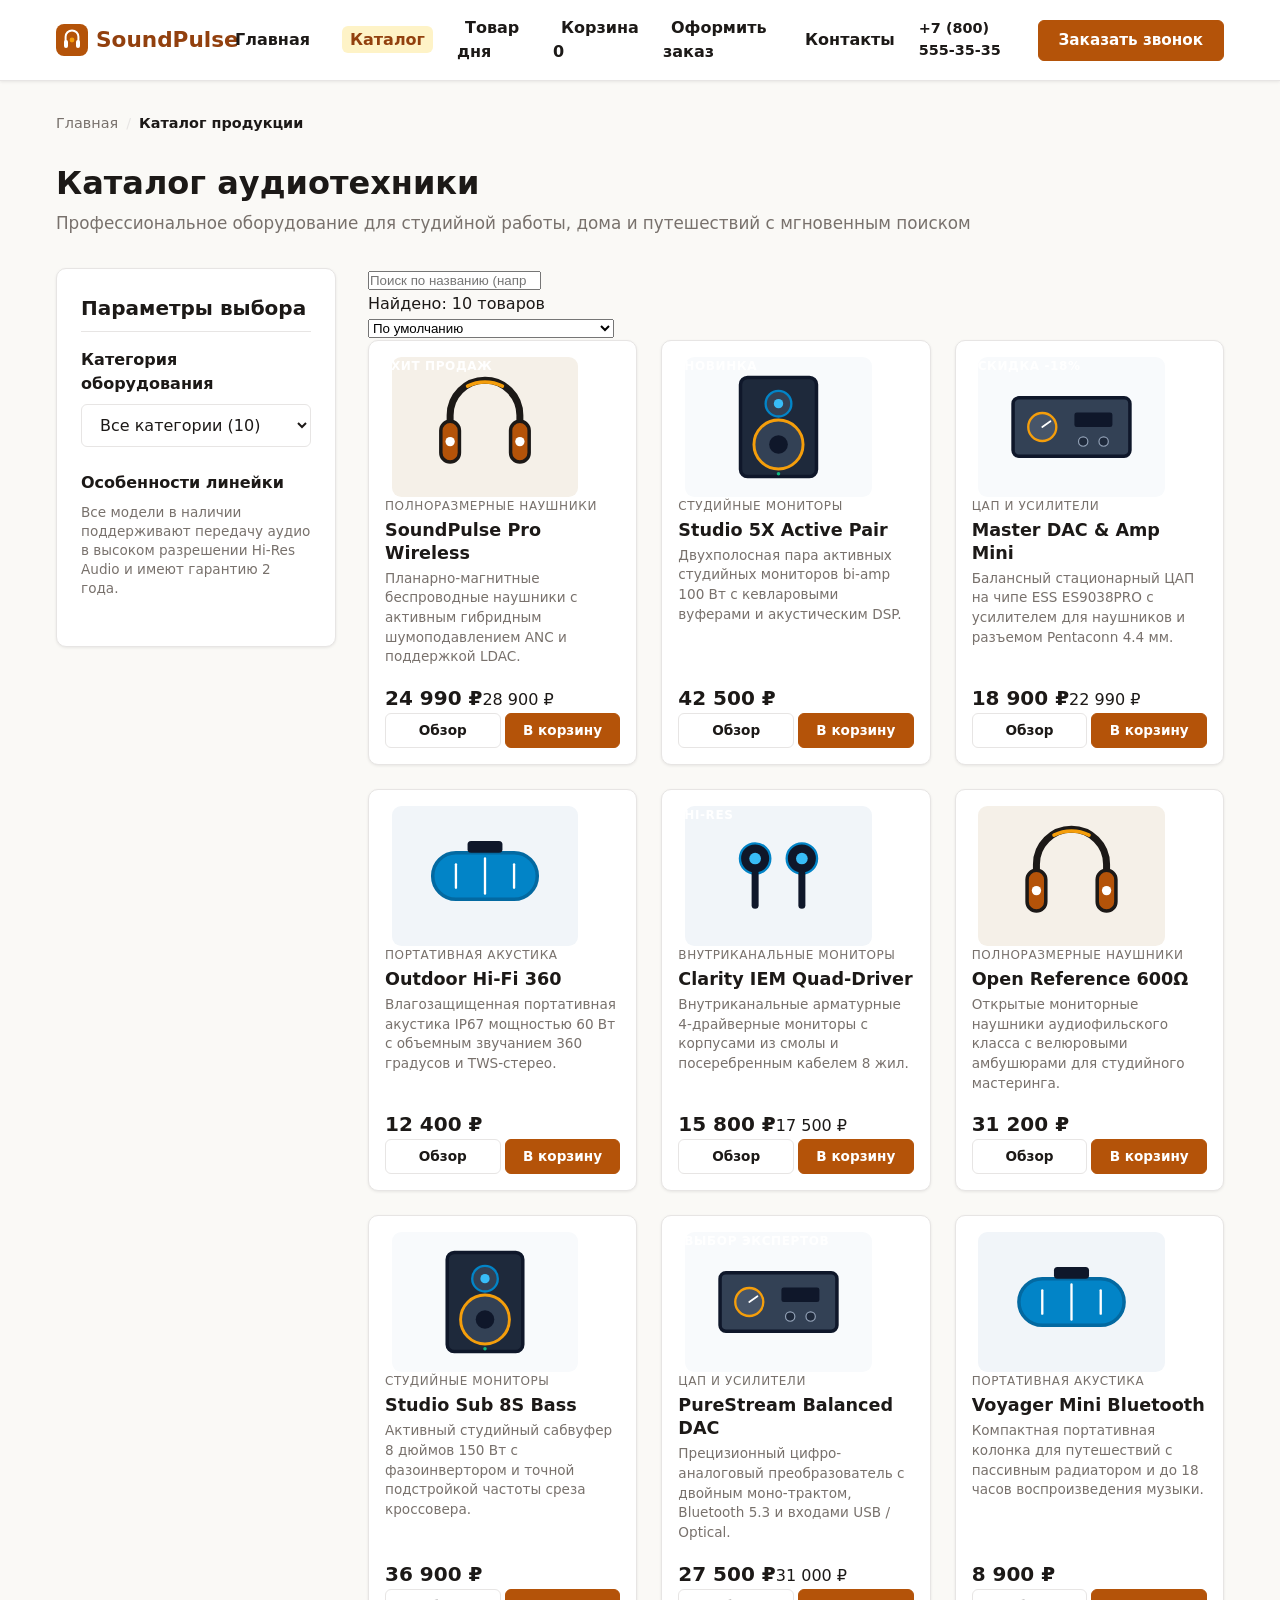
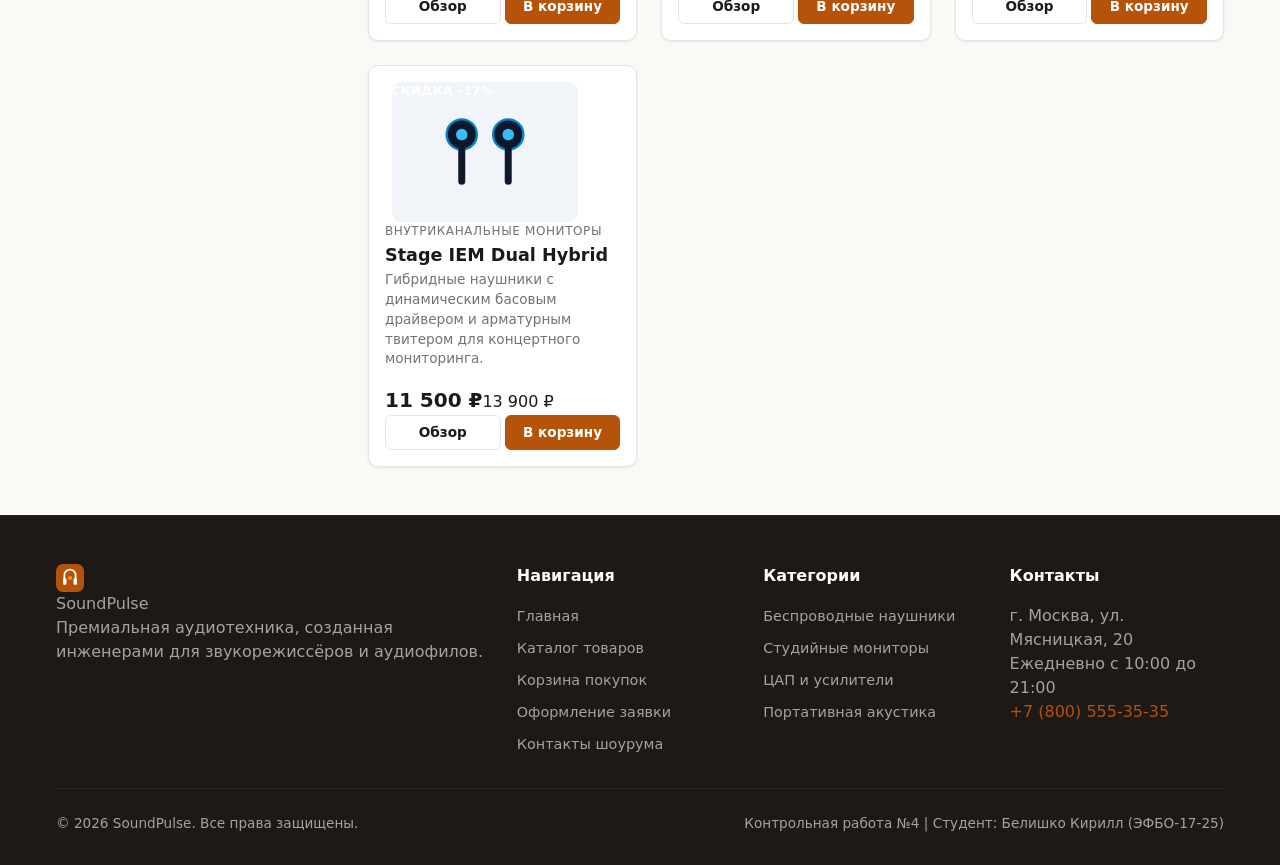
==== commit 8db92466: "feat(catalog): реализовать динамическую генерацию карточек, живой поиск, фильтрацию и сортировку (ca" ====
--- a/catalog.html
+++ b/catalog.html
@@ -3,8 +3,8 @@
 <head>
   <meta charset="UTF-8">
   <meta name="viewport" content="width=device-width, initial-scale=1.0">
-  <title>Каталог аудиотехники и акустики — SoundPulse</title>
-  <meta name="description" content="Полный каталог аудиофильской техники SoundPulse: наушники, мониторы, ЦАП, портативная акустика. Фильтры по параметрам и официальная гарантия.">
+  <title>Каталог аудиотехники — SoundPulse</title>
+  <meta name="description" content="Каталог профессиональной аудиотехники SoundPulse с живым поиском, фильтрацией по категориям и интерактивной сортировкой.">
   <link rel="stylesheet" href="css/style.css">
   <link rel="stylesheet" href="css/responsive.css">
 </head>
@@ -12,7 +12,7 @@
   <!-- Ссылка быстрого перехода к содержимому для скринридеров и клавиатурной навигации -->
   <a href="#main-content" class="skip-link">Перейти к основному содержимому</a>
 
-  <!-- Сквозная шапка сайта с навигацией -->
+  <!-- Сквозная шапка сайта с навигацией и бейджем корзины -->
   <header class="site-header">
     <div class="container site-header__inner">
       <a href="index.html" class="site-header__logo" aria-label="На главную SoundPulse">
@@ -20,7 +20,6 @@
         <span>SoundPulse</span>
       </a>
 
-      
       <!-- Кнопка мобильного гамбургер-меню -->
       <button class="nav-toggle" type="button" aria-expanded="false" aria-controls="primary-nav" aria-label="Открыть меню навигации">
         <span class="nav-toggle__bar" aria-hidden="true"></span>
@@ -40,7 +39,12 @@
             <a href="product.html" class="site-nav__link">Товар дня</a>
           </li>
           <li class="site-nav__item">
-            <a href="order.html" class="site-nav__link">Заказ</a>
+            <a href="cart.html" class="site-nav__link">
+              Корзина <span class="nav-cart-badge js-cart-count">0</span>
+            </a>
+          </li>
+          <li class="site-nav__item">
+            <a href="order.html" class="site-nav__link">Оформить заказ</a>
           </li>
           <li class="site-nav__item">
             <a href="contacts.html" class="site-nav__link">Контакты</a>
@@ -73,7 +77,7 @@
 
       <header class="content-header">
         <h1 class="section-title">Каталог аудиотехники</h1>
-        <p class="section-subtitle">Профессиональное оборудование для студийной работы, дома и путешествий</p>
+        <p class="section-subtitle">Профессиональное оборудование для студийной работы, дома и путешествий с мгновенным поиском</p>
       </header>
 
       <!-- Двухколоночная сетка: фильтры и каталог -->
@@ -83,238 +87,62 @@
         <aside class="catalog-filter" aria-label="Фильтры каталога">
           <h2 class="catalog-filter__title">Параметры выбора</h2>
 
-          <form action="catalog.html" method="get">
-            <!-- Группа: Категория товара -->
-            <fieldset class="catalog-filter__group">
-              <legend class="catalog-filter__group-title">Категория</legend>
-              <label class="catalog-filter__item">
-                <input type="checkbox" name="category" value="headphones" checked>
-                <span>Наушники (14)</span>
-              </label>
-              <label class="catalog-filter__item">
-                <input type="checkbox" name="category" value="monitors" checked>
-                <span>Студийные мониторы (8)</span>
-              </label>
-              <label class="catalog-filter__item">
-                <input type="checkbox" name="category" value="dacs" checked>
-                <span>ЦАП и усилители (6)</span>
-              </label>
-              <label class="catalog-filter__item">
-                <input type="checkbox" name="category" value="speakers" checked>
-                <span>Портативная акустика (9)</span>
-              </label>
-            </fieldset>
-
-            <!-- Группа: Тип излучателя -->
-            <fieldset class="catalog-filter__group">
-              <legend class="catalog-filter__group-title">Тип излучателя</legend>
-              <label class="catalog-filter__item">
-                <input type="radio" name="driver" value="all" checked>
-                <span>Все типы</span>
-              </label>
-              <label class="catalog-filter__item">
-                <input type="radio" name="driver" value="dynamic">
-                <span>Динамические</span>
-              </label>
-              <label class="catalog-filter__item">
-                <input type="radio" name="driver" value="planar">
-                <span>Планарно-магнитные</span>
-              </label>
-              <label class="catalog-filter__item">
-                <input type="radio" name="driver" value="armature">
-                <span>Арматурные</span>
-              </label>
-            </fieldset>
-
-            <!-- Группа: Наличие и скидки -->
-            <fieldset class="catalog-filter__group">
-              <legend class="catalog-filter__group-title">Особенности</legend>
-              <label class="catalog-filter__item">
-                <input type="checkbox" name="in_stock" value="true" checked>
-                <span>Только в наличии</span>
-              </label>
-              <label class="catalog-filter__item">
-                <input type="checkbox" name="has_discount" value="true">
-                <span>Со скидкой</span>
-              </label>
-              <label class="catalog-filter__item">
-                <input type="checkbox" name="has_anc" value="true">
-                <span>С активным ANC</span>
-              </label>
-            </fieldset>
-
-            <div class="catalog-filter__actions">
-              <button type="submit" class="button button--primary" style="width: 100%; margin-bottom: 8px;">Применить</button>
-              <a href="catalog.html" class="button button--secondary" style="width: 100%;">Сбросить</a>
-            </div>
-          </form>
+          <div class="catalog-filter__group">
+            <label for="catalog-category-select" class="catalog-filter__group-title">Категория оборудования</label>
+            <select id="catalog-category-select" class="order-form__select" style="width: 100%; margin-top: 8px;">
+              <option value="all" selected>Все категории (10)</option>
+              <option value="headphones">Полноразмерные наушники</option>
+              <option value="monitors">Студийные мониторы</option>
+              <option value="dacs">ЦАП и усилители</option>
+              <option value="speakers">Портативная акустика</option>
+              <option value="earbuds">Внутриканальные мониторы</option>
+            </select>
+          </div>
+
+          <div class="catalog-filter__group" style="margin-top: var(--space-lg);">
+            <div class="catalog-filter__group-title">Особенности линейки</div>
+            <p class="catalog-filter__hint" style="font-size: 0.85rem; color: var(--color-text-muted); line-height: 1.4; margin-top: 6px;">
+              Все модели в наличии поддерживают передачу аудио в высоком разрешении Hi-Res Audio и имеют гарантию 2 года.
+            </p>
+          </div>
         </aside>
 
-        <!-- Секция со списком карточек товаров -->
+        <!-- Секция с элементами управления и динамической сеткой товаров -->
         <section class="catalog-content" aria-labelledby="catalog-items-title">
           <h2 id="catalog-items-title" class="visually-hidden">Список товаров каталога</h2>
 
-          <div class="catalog-grid">
-
-            <!-- Товар 1: Флагманские наушники -->
-            <article class="product-card product-card--hit">
-              <span class="product-card__badge product-card__badge--hit">Хит продаж</span>
-              <div class="product-card__image-wrap">
-                <img src="images/headphones-pro.svg" alt="Беспроводные наушники SoundPulse Pro Wireless" class="product-card__image" width="320" height="240" loading="lazy">
+          <!-- Интерактивная панель поиска и сортировки -->
+          <div class="catalog-toolbar">
+            <div class="catalog-search-wrapper">
+              <input
+                type="search"
+                id="catalog-search-input"
+                class="catalog-search-input"
+                placeholder="Поиск по названию (например, Pro Wireless, DAC, Studio)..."
+                aria-label="Поиск товаров по названию"
+                autocomplete="off"
+              >
+            </div>
+
+            <div class="catalog-toolbar__actions">
+              <div id="catalog-count" class="catalog-count" aria-live="polite">Загрузка каталога...</div>
+
+              <div class="catalog-sort-box">
+                <label for="catalog-sort-select" class="visually-hidden">Сортировка товаров</label>
+                <select id="catalog-sort-select" class="catalog-sort-select" aria-label="Сортировка списка товаров">
+                  <option value="default" selected>По умолчанию</option>
+                  <option value="price-asc">Сначала дешевле (по возрастанию)</option>
+                  <option value="price-desc">Сначала дороже (по убыванию)</option>
+                  <option value="name-asc">По названию (А–Я)</option>
+                  <option value="rating-desc">По рейтингу (высокий рейтинг)</option>
+                </select>
               </div>
-              <div class="product-card__body">
-                <span class="product-card__category">Беспроводные наушники</span>
-                <h3 class="product-card__title">SoundPulse Pro Wireless</h3>
-                <p class="product-card__description">
-                  Флагманские закрытые наушники с гибридным ANC, кодеком LDAC и титановыми драйверами 40 мм.
-                </p>
-                <div class="product-card__meta">
-                  <span class="product-card__rating">★★★★★ 4.9 (124)</span>
-                  <span class="product-card__stock">В наличии</span>
-                </div>
-                <div class="product-card__pricing">
-                  <span class="product-card__price">28 990 ₽</span>
-                  <span class="product-card__price-old">34 990 ₽</span>
-                </div>
-                <div class="product-card__actions">
-                  <a href="product.html" class="button button--secondary product-card__button">Подробнее</a>
-                  <a href="order.html?product=SoundPulse-Pro-Wireless" class="button button--primary product-card__button">Купить</a>
-                </div>
-              </div>
-            </article>
-
-            <!-- Товар 2: Студийные мониторы -->
-            <article class="product-card">
-              <span class="product-card__badge product-card__badge--new">Новинка</span>
-              <div class="product-card__image-wrap">
-                <img src="images/studio-monitors.svg" alt="Студийные мониторы SoundPulse Studio Monitor 5" class="product-card__image" width="320" height="240" loading="lazy">
-              </div>
-              <div class="product-card__body">
-                <span class="product-card__category">Студийная акустика</span>
-                <h3 class="product-card__title">SoundPulse Studio Monitor 5</h3>
-                <p class="product-card__description">
-                  Активные мониторы ближнего поля с кевларовым диффузором и встроенным DSP-процессором коррекции.
-                </p>
-                <div class="product-card__meta">
-                  <span class="product-card__rating">★★★★★ 5.0 (48)</span>
-                  <span class="product-card__stock">В наличии</span>
-                </div>
-                <div class="product-card__pricing">
-                  <span class="product-card__price">42 500 ₽</span>
-                </div>
-                <div class="product-card__actions">
-                  <a href="product.html" class="button button--secondary product-card__button">Подробнее</a>
-                  <a href="order.html?product=SoundPulse-Studio-5" class="button button--primary product-card__button">Купить</a>
-                </div>
-              </div>
-            </article>
-
-            <!-- Товар 3: ЦАП и усилитель -->
-            <article class="product-card product-card--discount">
-              <span class="product-card__badge product-card__badge--discount">-18%</span>
-              <div class="product-card__image-wrap">
-                <img src="images/dac-amp.svg" alt="ЦАП и усилитель SoundPulse DAC Audio Master" class="product-card__image" width="320" height="240" loading="lazy">
-              </div>
-              <div class="product-card__body">
-                <span class="product-card__category">Усилители и ЦАП</span>
-                <h3 class="product-card__title">SoundPulse DAC Audio Master</h3>
-                <p class="product-card__description">
-                  Балансный настольный ЦАП с чипом ESS Sabre, поддержкой DSD512 и мощным усилителем класса A.
-                </p>
-                <div class="product-card__meta">
-                  <span class="product-card__rating">★★★★☆ 4.8 (37)</span>
-                  <span class="product-card__stock">Осталось 3 шт.</span>
-                </div>
-                <div class="product-card__pricing">
-                  <span class="product-card__price">22 950 ₽</span>
-                  <span class="product-card__price-old">27 990 ₽</span>
-                </div>
-                <div class="product-card__actions">
-                  <a href="product.html" class="button button--secondary product-card__button">Подробнее</a>
-                  <a href="order.html?product=SoundPulse-DAC-Master" class="button button--primary product-card__button">Купить</a>
-                </div>
-              </div>
-            </article>
-
-            <!-- Товар 4: Портативная акустика -->
-            <article class="product-card product-card--hit">
-              <span class="product-card__badge product-card__badge--hit">Хит продаж</span>
-              <div class="product-card__image-wrap">
-                <img src="images/portable-speaker.svg" alt="Портативная колонка SoundPulse Beat Wave" class="product-card__image" width="320" height="240" loading="lazy">
-              </div>
-              <div class="product-card__body">
-                <span class="product-card__category">Портативная акустика</span>
-                <h3 class="product-card__title">SoundPulse Beat Wave</h3>
-                <p class="product-card__description">
-                  Влагозащита IP67, 30 Вт суммарной мощности, пассивные излучатели баса и 24 часа автономной работы.
-                </p>
-                <div class="product-card__meta">
-                  <span class="product-card__rating">★★★★★ 4.9 (89)</span>
-                  <span class="product-card__stock">В наличии</span>
-                </div>
-                <div class="product-card__pricing">
-                  <span class="product-card__price">12 490 ₽</span>
-                </div>
-                <div class="product-card__actions">
-                  <a href="product.html" class="button button--secondary product-card__button">Подробнее</a>
-                  <a href="order.html?product=SoundPulse-Beat-Wave" class="button button--primary product-card__button">Купить</a>
-                </div>
-              </div>
-            </article>
-
-            <!-- Товар 5: Внутриканальные TWS -->
-            <article class="product-card">
-              <span class="product-card__badge product-card__badge--new">Новинка</span>
-              <div class="product-card__image-wrap">
-                <img src="images/earbuds.svg" alt="Беспроводные внутриканальные наушники SoundPulse Air Clarity" class="product-card__image" width="320" height="240" loading="lazy">
-              </div>
-              <div class="product-card__body">
-                <span class="product-card__category">Внутриканальные TWS</span>
-                <h3 class="product-card__title">SoundPulse Air Clarity</h3>
-                <p class="product-card__description">
-                  Компактные беспроводные наушники с адаптивным шумоподавлением, 6 микрофонами и беспроводной зарядкой.
-                </p>
-                <div class="product-card__meta">
-                  <span class="product-card__rating">★★★★☆ 4.7 (52)</span>
-                  <span class="product-card__stock">В наличии</span>
-                </div>
-                <div class="product-card__pricing">
-                  <span class="product-card__price">15 990 ₽</span>
-                </div>
-                <div class="product-card__actions">
-                  <a href="product.html" class="button button--secondary product-card__button">Подробнее</a>
-                  <a href="order.html?product=SoundPulse-Air-Clarity" class="button button--primary product-card__button">Купить</a>
-                </div>
-              </div>
-            </article>
-
-            <!-- Товар 6: Профессиональные планарные наушники -->
-            <article class="product-card product-card--discount">
-              <span class="product-card__badge product-card__badge--discount">-12%</span>
-              <div class="product-card__image-wrap">
-                <img src="images/headphones-pro.svg" alt="Планарные наушники SoundPulse Studio Reference" class="product-card__image" width="320" height="240" loading="lazy">
-              </div>
-              <div class="product-card__body">
-                <span class="product-card__category">Открытые мониторные</span>
-                <h3 class="product-card__title">SoundPulse Studio Reference</h3>
-                <p class="product-card__description">
-                  Открытая акустическая конструкция, сверхтонкая майларовая диафрагма и непревзойденная сцена.
-                </p>
-                <div class="product-card__meta">
-                  <span class="product-card__rating">★★★★★ 5.0 (29)</span>
-                  <span class="product-card__stock">Под заказ</span>
-                </div>
-                <div class="product-card__pricing">
-                  <span class="product-card__price">49 900 ₽</span>
-                  <span class="product-card__price-old">56 900 ₽</span>
-                </div>
-                <div class="product-card__actions">
-                  <a href="product.html" class="button button--secondary product-card__button">Подробнее</a>
-                  <a href="order.html?product=SoundPulse-Studio-Reference" class="button button--primary product-card__button">Купить</a>
-                </div>
-              </div>
-            </article>
-
+            </div>
+          </div>
+
+          <!-- Контейнер для генерации карточек через JavaScript (DOM API) -->
+          <div id="catalog-products-grid" class="catalog-grid" aria-live="polite">
+            <!-- Карточки товаров генерируются динамически через js/catalog.js -->
           </div>
         </section>
       </div>
@@ -322,56 +150,17 @@
     </div>
   </main>
 
-  <!-- Нативное модальное окно быстрого заказа -->
-  <dialog id="order-modal" class="modal" aria-labelledby="modal-title">
-    <div class="modal__inner">
-      <div class="modal__header">
-        <h2 id="modal-title" class="modal__title">Быстрый заказ</h2>
-        <button type="button" class="modal__close js-close-modal" aria-label="Закрыть модальное окно">&times;</button>
-      </div>
-      <form class="order-form" action="order.html" method="get">
-        <div class="order-form__field">
-          <label for="modal-name" class="order-form__label">Ваше имя <span class="order-form__required">*</span></label>
-          <input type="text" id="modal-name" name="name" class="order-form__input" placeholder="Иван Петров" required>
-        </div>
-        <div class="order-form__field">
-          <label for="modal-phone" class="order-form__label">Телефон <span class="order-form__required">*</span></label>
-          <input type="tel" id="modal-phone" name="phone" class="order-form__input" placeholder="+7 (___) ___-__-__" required>
-        </div>
-        <div class="order-form__field">
-          <label for="modal-product" class="order-form__label">Интересующая модель</label>
-          <select id="modal-product" name="product" class="order-form__select">
-            <option value="SoundPulse Pro Wireless">SoundPulse Pro Wireless</option>
-            <option value="SoundPulse Studio 5">SoundPulse Studio Monitor 5</option>
-            <option value="SoundPulse DAC Audio Master">SoundPulse DAC Audio Master</option>
-            <option value="SoundPulse Beat Wave">SoundPulse Beat Wave</option>
-            <option value="SoundPulse Air Clarity">SoundPulse Air Clarity</option>
-            <option value="SoundPulse Studio Reference">SoundPulse Studio Reference</option>
-          </select>
-        </div>
-        <div class="order-form__checkbox-field">
-          <input type="checkbox" id="modal-consent" name="consent" required>
-          <label for="modal-consent" class="order-form__label">Согласен на обработку персональных данных</label>
-        </div>
-        <div class="order-form__actions">
-          <button type="button" class="button button--secondary js-close-modal">Отмена</button>
-          <button type="submit" class="button button--primary">Заказать звонок</button>
-        </div>
-      </form>
-    </div>
-  </dialog>
-
-  <!-- Фиксированная кнопка возврата к началу страницы -->
-  <a href="#top" class="scroll-top-btn" aria-label="Вернуться к началу страницы">↑</a>
-
-  <!-- Подвал сайта -->
+  <!-- Сквозной подвал сайта -->
   <footer class="site-footer">
     <div class="container">
       <div class="site-footer__inner">
-        <div class="site-footer__brand">
-          <h3 class="site-footer__brand-title">SoundPulse</h3>
-          <p class="site-footer__description">
-            Официальный интернет-магазин аудиотехники студийного и аудиофильского уровня.
+        <div class="site-footer__col">
+          <div class="site-footer__logo">
+            <img src="images/logo.svg" alt="SoundPulse" width="28" height="28">
+            <span class="site-footer__logo-text">SoundPulse</span>
+          </div>
+          <p class="site-footer__text">
+            Премиальная аудиотехника, созданная инженерами для звукорежиссёров и аудиофилов.
           </p>
         </div>
 
@@ -380,9 +169,9 @@
           <ul class="site-footer__nav-list">
             <li><a href="index.html" class="site-footer__nav-link">Главная</a></li>
             <li><a href="catalog.html" class="site-footer__nav-link">Каталог товаров</a></li>
-            <li><a href="product.html" class="site-footer__nav-link">Товар дня</a></li>
+            <li><a href="cart.html" class="site-footer__nav-link">Корзина покупок</a></li>
             <li><a href="order.html" class="site-footer__nav-link">Оформление заявки</a></li>
-            <li><a href="contacts.html" class="site-footer__nav-link">Контакты</a></li>
+            <li><a href="contacts.html" class="site-footer__nav-link">Контакты шоурума</a></li>
           </ul>
         </div>
 
@@ -392,27 +181,48 @@
             <li><a href="catalog.html" class="site-footer__nav-link">Беспроводные наушники</a></li>
             <li><a href="catalog.html" class="site-footer__nav-link">Студийные мониторы</a></li>
             <li><a href="catalog.html" class="site-footer__nav-link">ЦАП и усилители</a></li>
-            <li><a href="catalog.html" class="site-footer__nav-link">Портативные колонки</a></li>
+            <li><a href="catalog.html" class="site-footer__nav-link">Портативная акустика</a></li>
           </ul>
         </div>
 
         <div class="site-footer__col">
-          <h4 class="site-footer__col-title">Связь с нами</h4>
-          <ul class="site-footer__nav-list">
-            <li><a href="tel:+78005553535" class="site-footer__nav-link">+7 (800) 555-35-35</a></li>
-            <li><a href="mailto:info@soundpulse.ru" class="site-footer__nav-link">info@soundpulse.ru</a></li>
-            <li><span class="site-footer__nav-link">Москва, Ленинградский пр-т, 39</span></li>
-          </ul>
+          <h4 class="site-footer__col-title">Контакты</h4>
+          <p class="site-footer__address">
+            г. Москва, ул. Мясницкая, 20<br>
+            Ежедневно с 10:00 до 21:00<br>
+            <a href="tel:+78005553535" class="site-footer__phone-link">+7 (800) 555-35-35</a>
+          </p>
         </div>
       </div>
 
       <div class="site-footer__bottom">
-        <p>© 2026 SoundPulse. Контрольная работа №1 по дисциплине «Фронтенд и бэкенд разработка».</p>
-        <p>Выполнил: Белишко Кирилл (группа ЭФБО-17-25)</p>
+        <p>© 2026 SoundPulse. Все права защищены.</p>
+        <p>Контрольная работа №4 | Студент: Белишко Кирилл (ЭФБО-17-25)</p>
       </div>
     </div>
   </footer>
 
+  <!-- Модальное окно быстрого звонка -->
+  <dialog id="order-modal" class="modal">
+    <div class="modal__content">
+      <button type="button" class="modal__close js-close-modal" aria-label="Закрыть окно">✕</button>
+      <h2 class="modal__title">Консультация аудиоинженера</h2>
+      <p class="modal__desc">Оставьте ваш номер телефона, и мы перезвоним в течение 10 минут.</p>
+      <form class="modal__form" action="#" method="post">
+        <div class="form-group">
+          <label for="modal-phone" class="form-label">Ваш телефон</label>
+          <input type="tel" id="modal-phone" name="phone" class="order-form__input" placeholder="+7 (999) 000-00-00" required>
+        </div>
+        <button type="submit" class="button button--primary button--full">Позвоните мне</button>
+      </form>
+    </div>
+  </dialog>
+
+  <!-- Подключение скриптов КР №4 -->
+  <script src="js/data.js"></script>
+  <script src="js/cart.js"></script>
+  <script src="js/catalog.js"></script>
+  <script src="js/modal.js"></script>
   <script src="js/main.js"></script>
 </body>
 </html>
